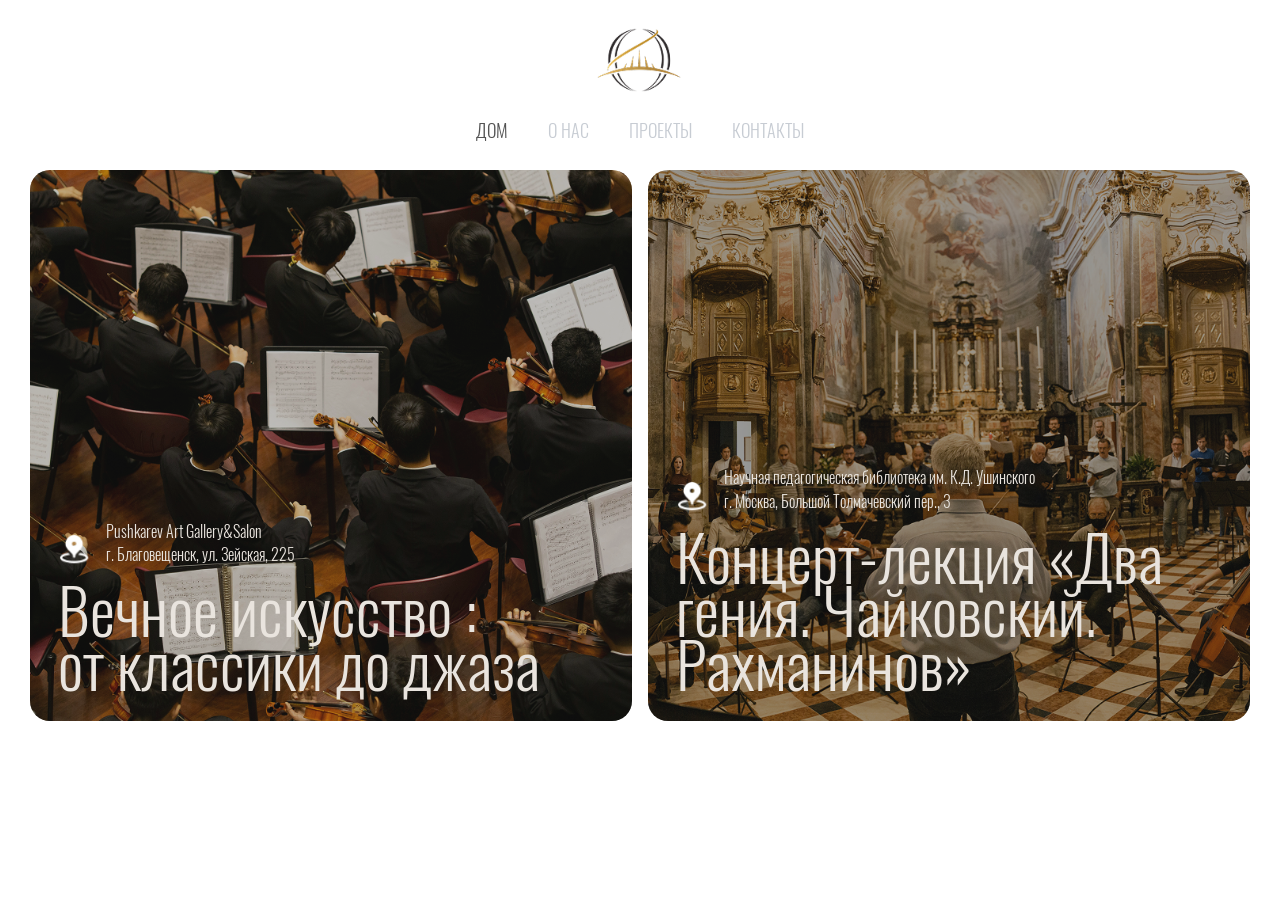
==== index.html @ d6ec420e "цуу" ====
<!DOCTYPE html>
<html lang="ru">
<head>
    <meta charset="UTF-8">
    <meta name="viewport"
          content="width=device-width, user-scalable=no, initial-scale=1.0, maximum-scale=1.0, minimum-scale=1.0">
    <meta http-equiv="X-UA-Compatible" content="ie=edge">
    <meta name="format-detection" content="telephone=no">
    <link rel="stylesheet" href="style.css">
    <link rel="icon" type="image/png" href="/">
    <title></title>
</head>
<body>


<div class="loading-main">
    <div class="loading-info">
        <img src="./assets/img/logo-loading.svg" alt="logo">
        <div class="about-text">
            <div class="about-bar">
                <strong>М</strong>
                <span>Миссия</span>
            </div>
            <div class="about-bar">
                <strong>O</strong>
                <span>Объединять</span>
            </div>
            <div class="about-bar">
                <strong>c</strong>
                <span>Сохранять</span>
            </div>
            <div class="about-bar">
                <strong>t</strong>
                <span>Творить</span>
            </div>
        </div>
    </div>
</div>



<header>
    <div class="container">
        <div class="header-main">
            <div class="open-menu">
                <span></span>
                <span></span>
                <span></span>
            </div>

            <a href="./index.html" class="logo"><img src="./assets/img/logo.png" alt="logo"></a>
            <div class="nav-menu">
                <ul>
                    <li class="active-page"><a href="./index.html">ДОМ</a></li>
                    <li><a href="./about.html">О НАС</a></li>
                    <li><a href="./project.html">ПРОЕКТЫ</a></li>
                    <li><a href="./contact.html">КОНТАКТЫ</a></li>
                </ul>
            </div>
        </div>
    </div>
</header>
<section class="banner-main">
    <div class="container">
        <div class="banner-flex">
            <a href="./project.html" class="banner-box">
                <img src="./assets/img/unsplash.png" alt="unsplash">
                <div class="banner-info">
                    <div class="banner-location">
                        <i class="icon-location"></i>
                        <p>Pushkarev Art Gallery&Salon
                           <br> г. Благовещенск, ул. Зейская, 225</p>
                    </div>
                    <h1>
                        Вечное искусство :
                       <br> от классики до джаза
                    </h1>
                </div>
            </a>
            <a href="./project-two.html" class="banner-box">
                <img src="./assets/img/unsplash-two.png" alt="unsplash">

                <div class="banner-info">
                    <div class="banner-location">
                        <i class="icon-location"></i>
                        <p>Научная педагогическая библиотека им. К.Д. Ушинского
                            <br> г. Москва, Большой Толмачевский пер., 3</p>
                    </div>
                    <h1>
                        Концерт-лекция «Два гения. Чайковский. Рахманинов»
                    </h1>
                </div>
            </a>
        </div>
    </div>
</section>


<script src="./assets/js/jquery-3.6.4.js"></script>
<script src="./assets/js/script.js"></script>

</body>
</html>
---- style.css ----
@import "assets/font/font.css";
@import "assets/css/normalize.css";
@import "assets/css/home.css";
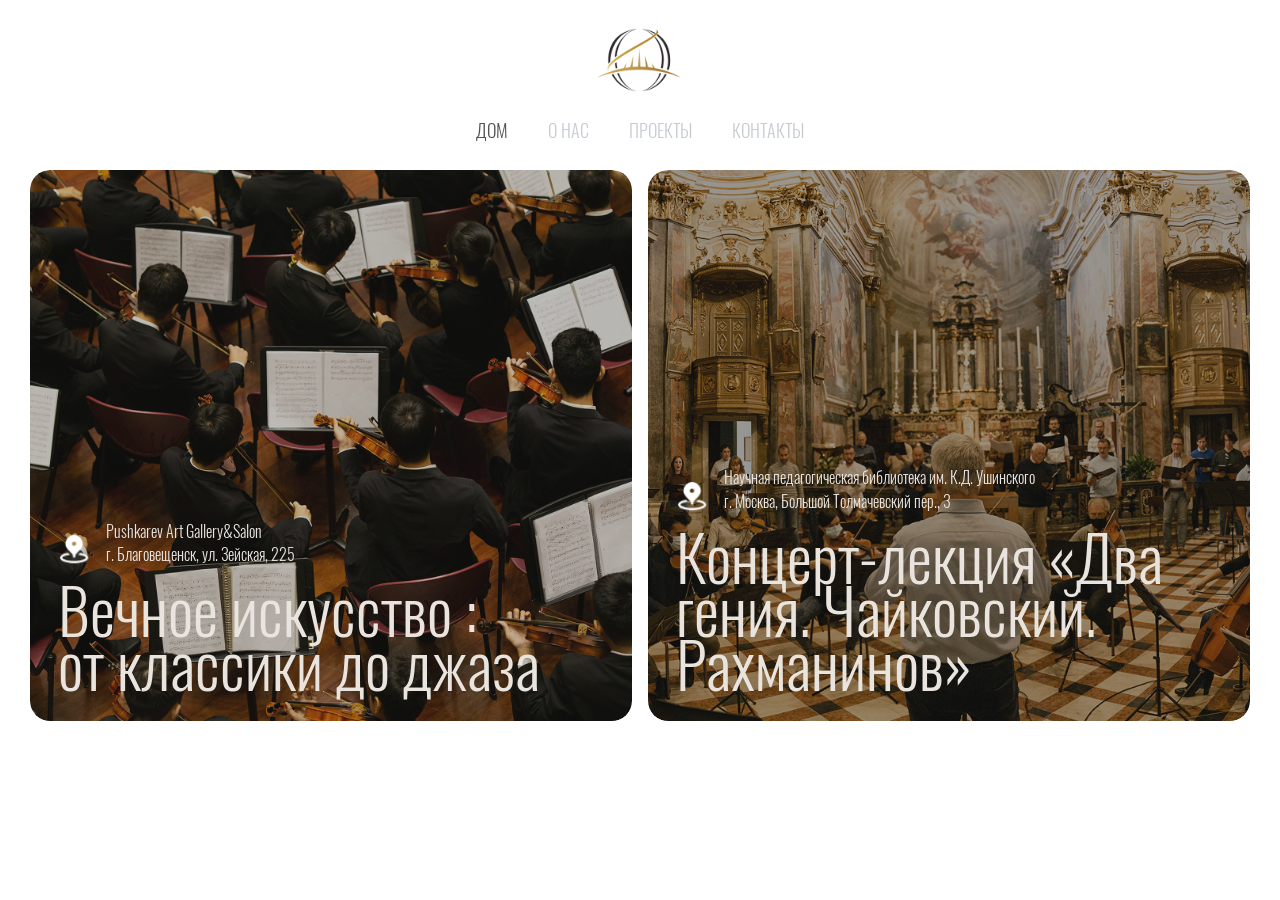
==== commit a64443b3: "add wre" ====
--- a/index.html
+++ b/index.html
@@ -10,7 +10,7 @@
     <link rel="icon" type="image/png" href="/">
     <title></title>
 </head>
-<body>
+<body class="body">
 
 
 <div class="loading-main">
@@ -39,7 +39,7 @@
 
 
 
-<header>
+<header class="opacity-zero">
     <div class="container">
         <div class="header-main">
             <div class="open-menu">
@@ -60,7 +60,7 @@
         </div>
     </div>
 </header>
-<section class="banner-main">
+<section class="banner-main opacity-zero">
     <div class="container">
         <div class="banner-flex">
             <a href="./project.html" class="banner-box">
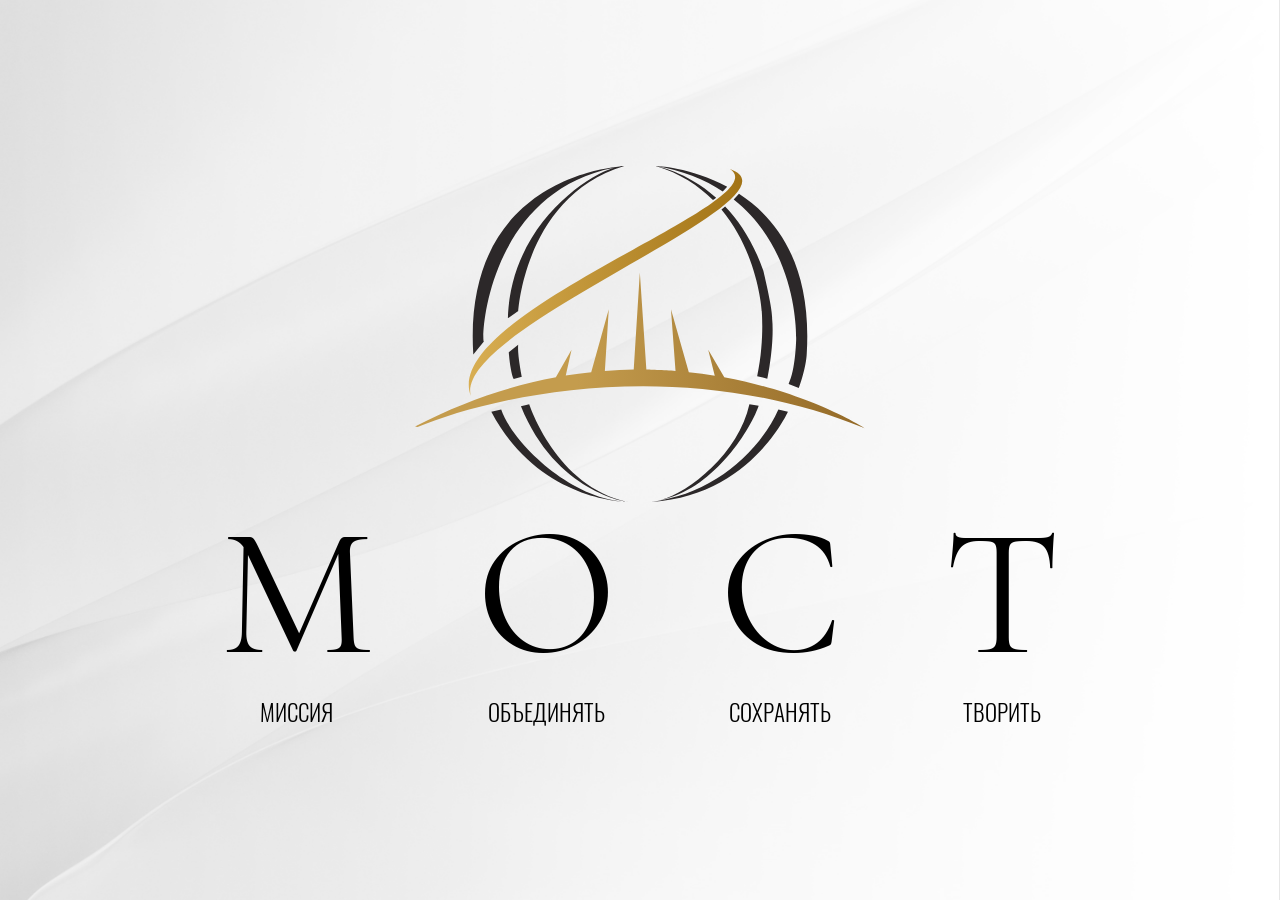
==== commit 681f9ad2: "srewr" ====
--- a/index.html
+++ b/index.html
@@ -17,19 +17,19 @@
     <div class="loading-info">
         <img src="./assets/img/logo-loading.svg" alt="logo">
         <div class="about-text">
-            <div class="about-bar">
+            <div class="about-bar anime-100">
                 <strong>М</strong>
                 <span>Миссия</span>
             </div>
-            <div class="about-bar">
+            <div class="about-bar anime-200">
                 <strong>O</strong>
                 <span>Объединять</span>
             </div>
-            <div class="about-bar">
+            <div class="about-bar anime-300">
                 <strong>c</strong>
                 <span>Сохранять</span>
             </div>
-            <div class="about-bar">
+            <div class="about-bar anime-400">
                 <strong>t</strong>
                 <span>Творить</span>
             </div>
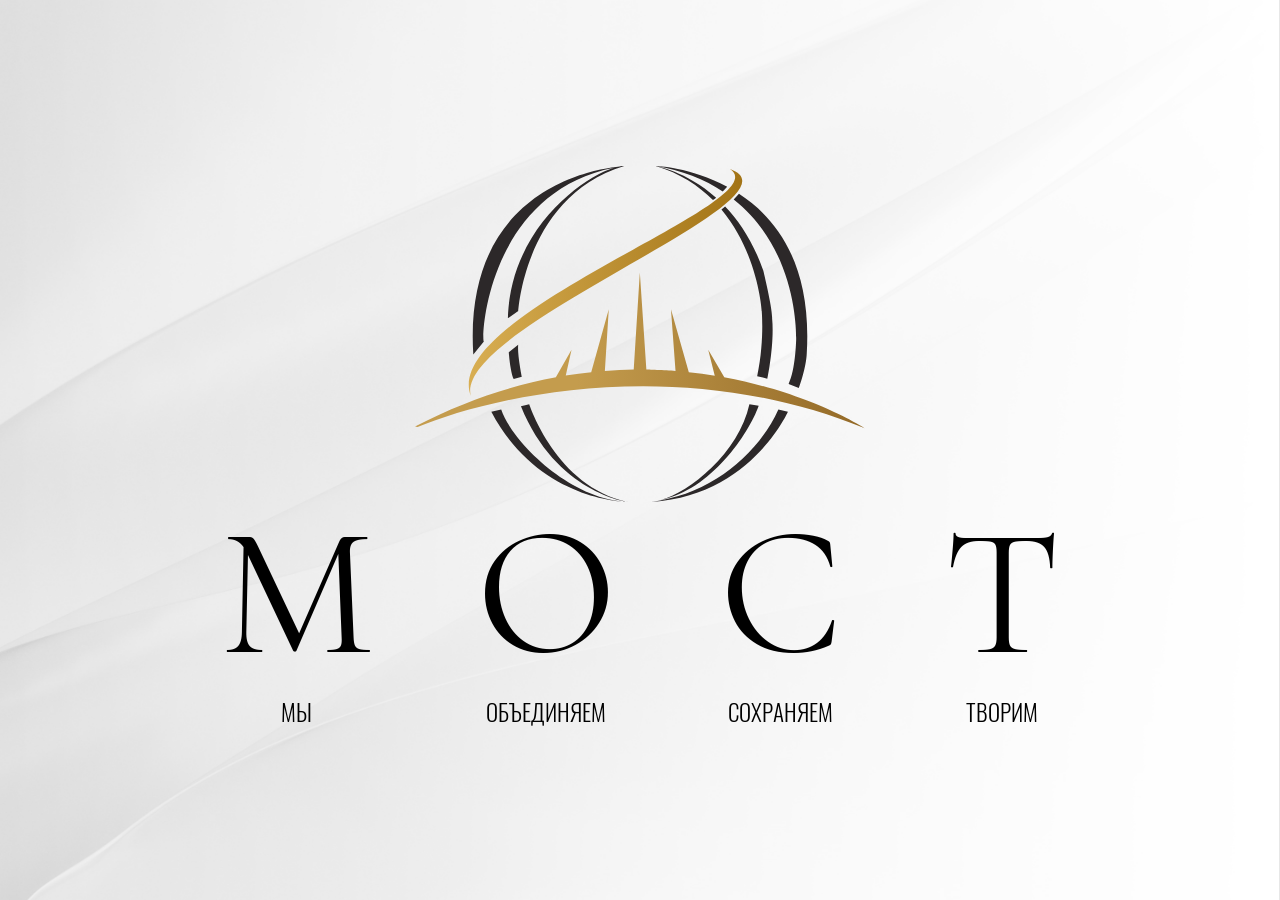
==== commit 57f326d5: "add" ====
--- a/index.html
+++ b/index.html
@@ -8,6 +8,10 @@
     <meta name="format-detection" content="telephone=no">
     <link rel="stylesheet" href="style.css">
     <link rel="icon" type="image/png" href="/">
+    <link rel="icon" href="/favicon.ico" sizes="any">
+    <link rel="icon" href="/favicon.svg" type="image/svg+xml">
+    <link rel="apple-touch-icon" href="/apple-touch-icon.png">
+    <link rel="manifest" href="/site.webmanifest">
     <title></title>
 </head>
 <body class="body">
@@ -19,19 +23,19 @@
         <div class="about-text">
             <div class="about-bar anime-100">
                 <strong>М</strong>
-                <span>Миссия</span>
+                <span>Мы</span>
             </div>
             <div class="about-bar anime-200">
                 <strong>O</strong>
-                <span>Объединять</span>
+                <span>Объединяем</span>
             </div>
             <div class="about-bar anime-300">
                 <strong>c</strong>
-                <span>Сохранять</span>
+                <span>Сохраняем</span>
             </div>
             <div class="about-bar anime-400">
                 <strong>t</strong>
-                <span>Творить</span>
+                <span>Творим</span>
             </div>
         </div>
     </div>
